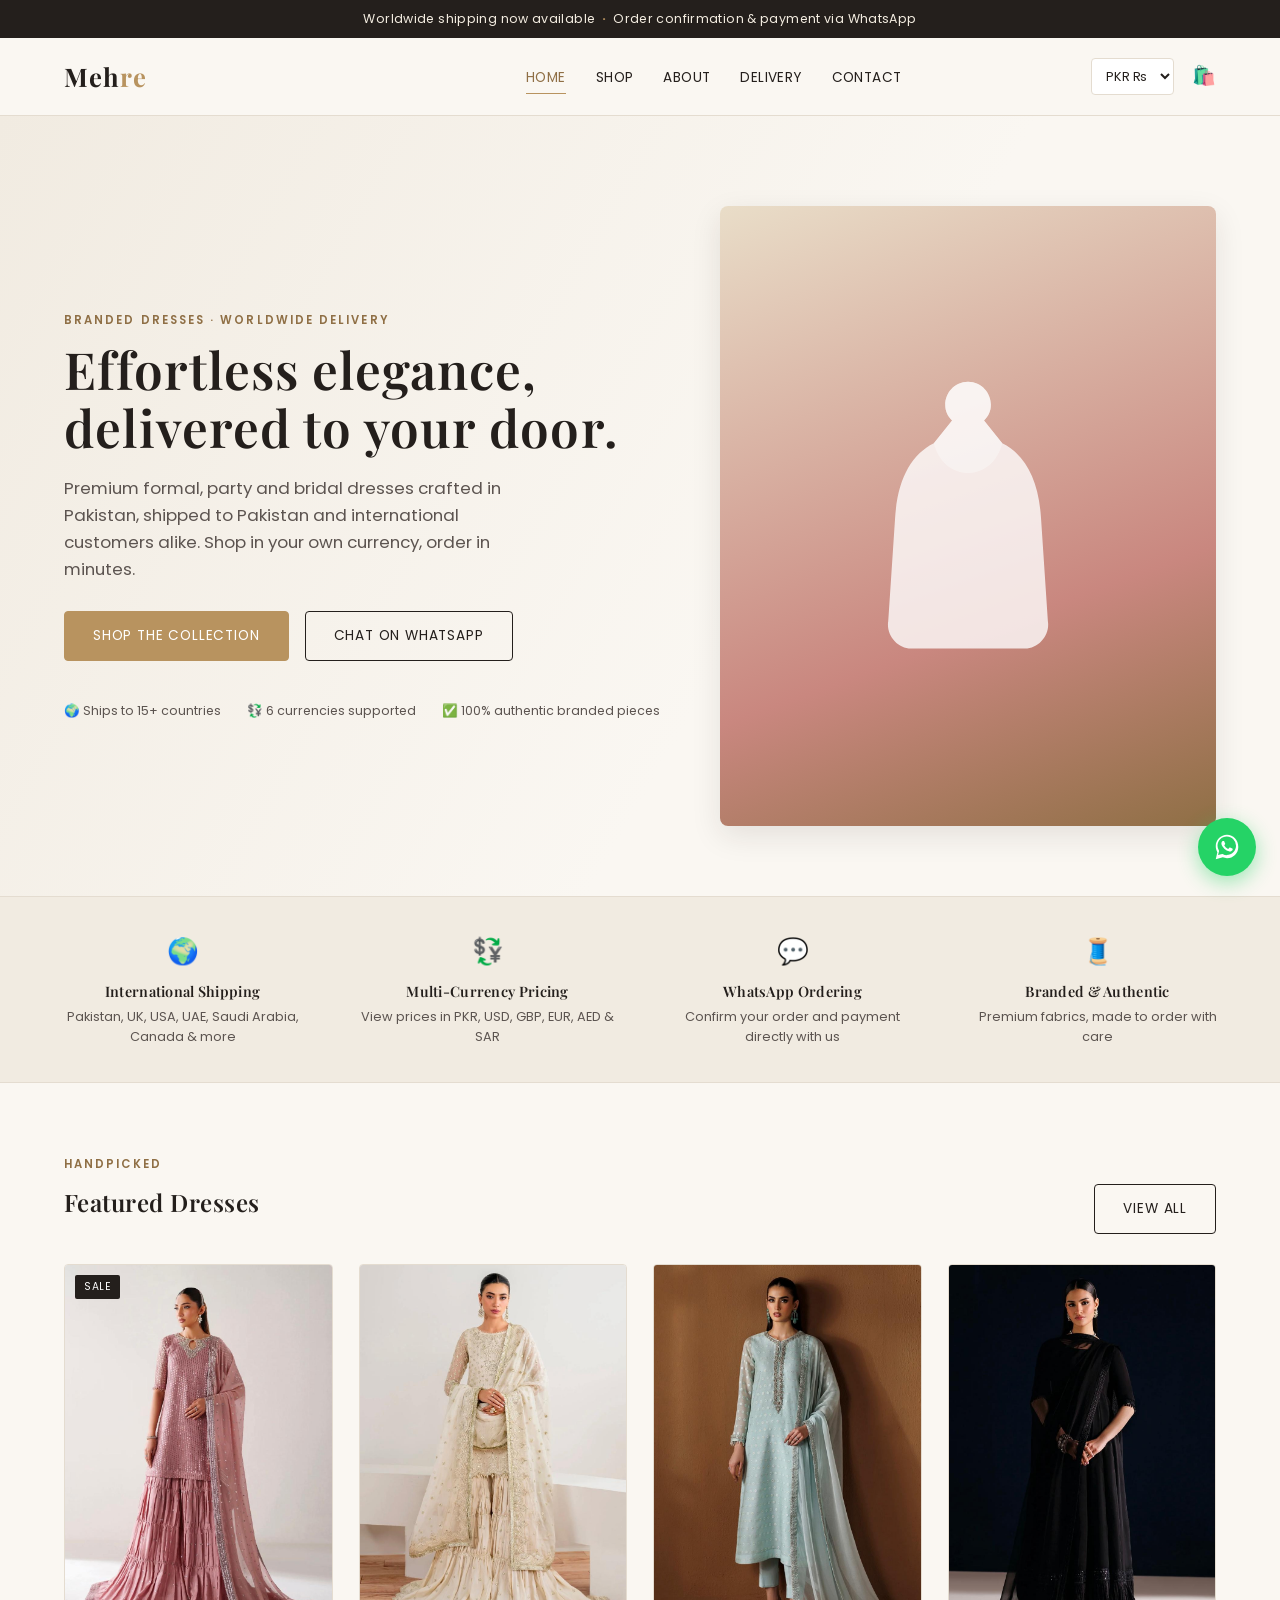
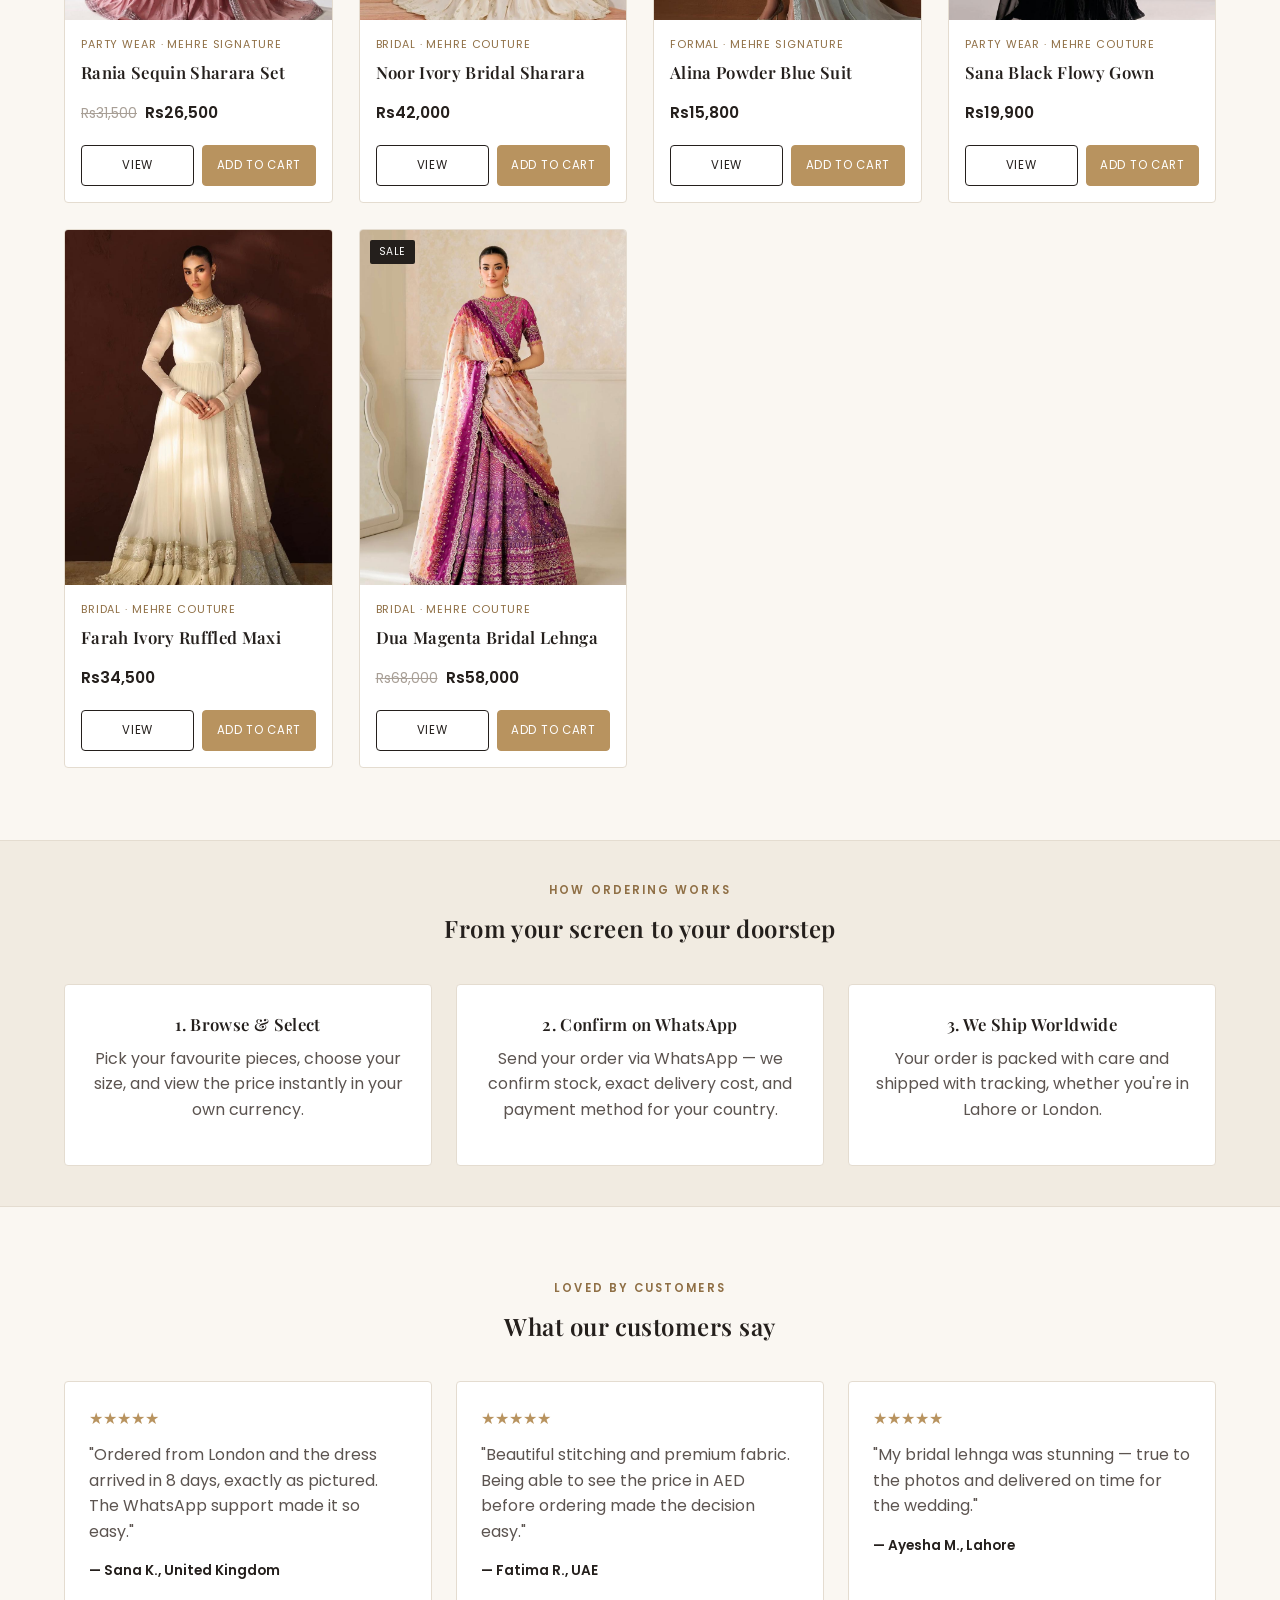
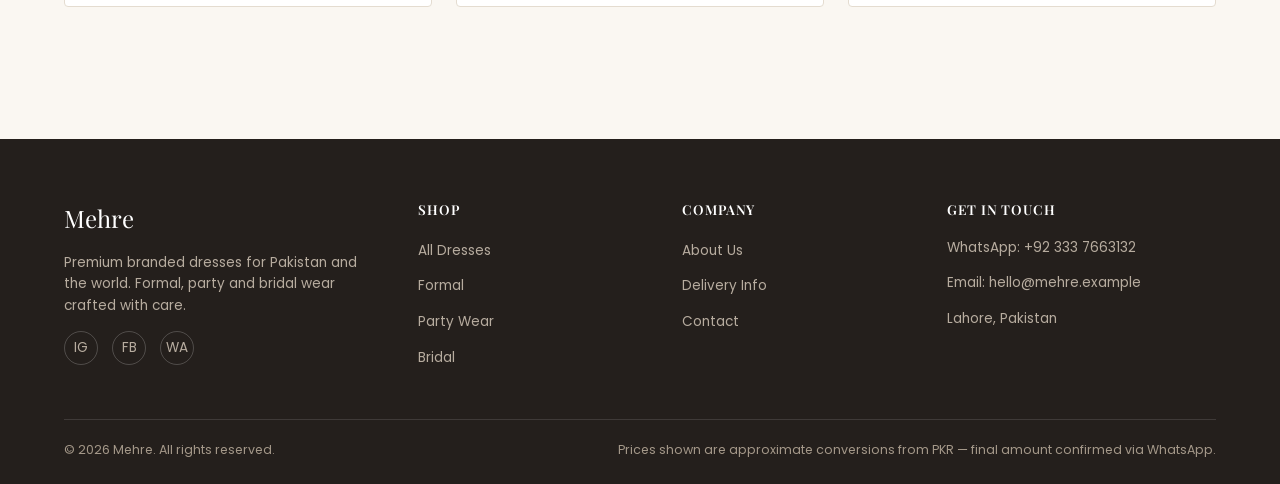
==== index.html @ a86e72a2 "Initial commit: Mehre branded dresses storefront" ====
<!DOCTYPE html>
<html lang="en">
<head>
<meta charset="UTF-8">
<meta name="viewport" content="width=device-width, initial-scale=1.0">
<title>Mehre — Branded Dresses, Shipped Worldwide</title>
<meta name="description" content="Mehre offers premium branded dresses for Pakistan and international customers, with multi-currency pricing and worldwide delivery.">
<link rel="preconnect" href="https://fonts.googleapis.com">
<link href="https://fonts.googleapis.com/css2?family=Playfair+Display:wght@600;700&family=Poppins:wght@300;400;500;600&display=swap" rel="stylesheet">
<link rel="stylesheet" href="css/style.css">
</head>
<body>

<div class="announce-bar">Worldwide shipping now available &nbsp;<strong>·</strong>&nbsp; Order confirmation &amp; payment via WhatsApp</div>

<header class="site-header">
  <div class="header-inner">
    <a href="index.html" class="logo">Meh<span>re</span></a>
    <div class="nav-overlay"></div>
    <nav class="main-nav">
      <ul>
        <li><a href="index.html" class="active">Home</a></li>
        <li><a href="shop.html">Shop</a></li>
        <li><a href="about.html">About</a></li>
        <li><a href="delivery.html">Delivery</a></li>
        <li><a href="contact.html">Contact</a></li>
      </ul>
    </nav>
    <div class="header-actions">
      <select class="currency-select" aria-label="Select currency">
        <option value="PKR">PKR ₨</option>
        <option value="USD">USD $</option>
        <option value="GBP">GBP £</option>
        <option value="EUR">EUR €</option>
        <option value="AED">AED</option>
        <option value="SAR">SAR</option>
      </select>
      <a href="cart.html" class="cart-link" aria-label="Cart">
        🛍️<span class="cart-count">0</span>
      </a>
      <button class="nav-toggle" aria-label="Menu">☰</button>
    </div>
  </div>
</header>

<section class="hero">
  <div class="container hero-inner">
    <div>
      <span class="eyebrow">Branded Dresses · Worldwide Delivery</span>
      <h1>Effortless elegance,<br>delivered to your door.</h1>
      <p class="lead">Premium formal, party and bridal dresses crafted in Pakistan, shipped to Pakistan and international customers alike. Shop in your own currency, order in minutes.</p>
      <div class="hero-cta">
        <a href="shop.html" class="btn btn-gold">Shop the Collection</a>
        <a href="#" class="btn btn-outline" data-wa-link target="_blank" rel="noopener">Chat on WhatsApp</a>
      </div>
      <div class="hero-badges">
        <span class="hero-badge">🌍 Ships to 15+ countries</span>
        <span class="hero-badge">💱 6 currencies supported</span>
        <span class="hero-badge">✅ 100% authentic branded pieces</span>
      </div>
    </div>
    <div class="hero-visual">
      <svg viewBox="0 0 100 130" fill="none" xmlns="http://www.w3.org/2000/svg">
        <path d="M50 6c-6 0-10 5-10 10 0 3 1 5 3 7l-8 10c-10 5-16 16-17 33l-3 45c-1 6 4 12 10 12h50c6 0 11-6 10-12l-3-45c-1-17-7-28-17-33l-8-10c2-2 3-4 3-7 0-5-4-10-10-10z" fill="rgba(255,255,255,0.85)"/>
        <path d="M50 6c-6 0-10 5-10 10 0 3 1 5 3 7l-8 10c2 8 8 13 15 13s13-5 15-13l-8-10c2-2 3-4 3-7 0-5-4-10-10-10z" fill="rgba(255,255,255,0.55)"/>
      </svg>
    </div>
  </div>
</section>

<div class="usp-strip">
  <div class="container usp-grid">
    <div class="usp-item"><div class="icon">🌍</div><h4>International Shipping</h4><p>Pakistan, UK, USA, UAE, Saudi Arabia, Canada &amp; more</p></div>
    <div class="usp-item"><div class="icon">💱</div><h4>Multi-Currency Pricing</h4><p>View prices in PKR, USD, GBP, EUR, AED &amp; SAR</p></div>
    <div class="usp-item"><div class="icon">💬</div><h4>WhatsApp Ordering</h4><p>Confirm your order and payment directly with us</p></div>
    <div class="usp-item"><div class="icon">🧵</div><h4>Branded &amp; Authentic</h4><p>Premium fabrics, made to order with care</p></div>
  </div>
</div>

<section class="section">
  <div class="container">
    <div class="grid-header">
      <div>
        <span class="eyebrow">Handpicked</span>
        <h2>Featured Dresses</h2>
      </div>
      <a href="shop.html" class="btn btn-outline">View All</a>
    </div>
    <div class="product-grid" id="featured-grid"></div>
  </div>
</section>

<section class="section section-tight" style="background:var(--color-bg-alt); border-top:1px solid var(--color-line); border-bottom:1px solid var(--color-line);">
  <div class="container center">
    <span class="eyebrow">How Ordering Works</span>
    <h2>From your screen to your doorstep</h2>
    <div class="info-grid" style="margin-top:36px;">
      <div class="info-card">
        <h3>1. Browse &amp; Select</h3>
        <p>Pick your favourite pieces, choose your size, and view the price instantly in your own currency.</p>
      </div>
      <div class="info-card">
        <h3>2. Confirm on WhatsApp</h3>
        <p>Send your order via WhatsApp — we confirm stock, exact delivery cost, and payment method for your country.</p>
      </div>
      <div class="info-card">
        <h3>3. We Ship Worldwide</h3>
        <p>Your order is packed with care and shipped with tracking, whether you're in Lahore or London.</p>
      </div>
    </div>
  </div>
</section>

<section class="section">
  <div class="container">
    <div class="center" style="margin-bottom:36px;">
      <span class="eyebrow">Loved By Customers</span>
      <h2>What our customers say</h2>
    </div>
    <div class="testimonial-grid">
      <div class="testimonial">
        <div class="stars">★★★★★</div>
        <p>"Ordered from London and the dress arrived in 8 days, exactly as pictured. The WhatsApp support made it so easy."</p>
        <div class="name">— Sana K., United Kingdom</div>
      </div>
      <div class="testimonial">
        <div class="stars">★★★★★</div>
        <p>"Beautiful stitching and premium fabric. Being able to see the price in AED before ordering made the decision easy."</p>
        <div class="name">— Fatima R., UAE</div>
      </div>
      <div class="testimonial">
        <div class="stars">★★★★★</div>
        <p>"My bridal lehnga was stunning — true to the photos and delivered on time for the wedding."</p>
        <div class="name">— Ayesha M., Lahore</div>
      </div>
    </div>
  </div>
</section>

<footer class="site-footer">
  <div class="container">
    <div class="footer-grid">
      <div>
        <div class="footer-logo">Mehre</div>
        <p>Premium branded dresses for Pakistan and the world. Formal, party and bridal wear crafted with care.</p>
        <div class="social-row">
          <a href="#" aria-label="Instagram">IG</a>
          <a href="#" aria-label="Facebook">FB</a>
          <a href="#" data-wa-link target="_blank" rel="noopener" aria-label="WhatsApp">WA</a>
        </div>
      </div>
      <div>
        <h4>Shop</h4>
        <ul>
          <li><a href="shop.html">All Dresses</a></li>
          <li><a href="shop.html">Formal</a></li>
          <li><a href="shop.html">Party Wear</a></li>
          <li><a href="shop.html">Bridal</a></li>
        </ul>
      </div>
      <div>
        <h4>Company</h4>
        <ul>
          <li><a href="about.html">About Us</a></li>
          <li><a href="delivery.html">Delivery Info</a></li>
          <li><a href="contact.html">Contact</a></li>
        </ul>
      </div>
      <div>
        <h4>Get In Touch</h4>
        <p>WhatsApp: +92 333 7663132</p>
        <p>Email: hello@mehre.example</p>
        <p>Lahore, Pakistan</p>
      </div>
    </div>
    <div class="footer-bottom">
      <span>© <span class="footer-year"></span> Mehre. All rights reserved.</span>
      <span>Prices shown are approximate conversions from PKR — final amount confirmed via WhatsApp.</span>
    </div>
  </div>
</footer>

<div class="whatsapp-float">
  <span class="wa-tooltip">Chat with us</span>
  <a href="#" class="wa-btn" data-wa-link target="_blank" rel="noopener" aria-label="Chat on WhatsApp">
    <svg viewBox="0 0 32 32" fill="white" xmlns="http://www.w3.org/2000/svg"><path d="M16.02 3C9.4 3 4 8.4 4 15.02c0 2.4.63 4.65 1.72 6.6L4 29l7.55-1.98a11.9 11.9 0 0 0 4.47.87h.01c6.62 0 12.02-5.4 12.02-12.02C28.05 8.4 22.65 3 16.02 3zm0 21.86c-1.7 0-3.36-.46-4.8-1.32l-.34-.2-4.48 1.17 1.2-4.37-.22-.36a9.83 9.83 0 0 1-1.5-5.16c0-5.44 4.43-9.87 9.87-9.87 2.64 0 5.12 1.03 6.98 2.9a9.8 9.8 0 0 1 2.9 6.97c0 5.44-4.43 9.87-9.87 9.87zm5.4-7.4c-.3-.15-1.75-.86-2.02-.96-.27-.1-.47-.15-.67.15-.2.3-.77.96-.94 1.15-.17.2-.35.22-.65.07-.3-.15-1.24-.46-2.36-1.46-.87-.78-1.46-1.74-1.63-2.04-.17-.3-.02-.46.13-.6.13-.13.3-.35.45-.52.15-.17.2-.3.3-.5.1-.2.05-.37-.02-.52-.07-.15-.67-1.6-.92-2.2-.24-.58-.49-.5-.67-.5h-.57c-.2 0-.52.07-.79.37-.27.3-1.04 1.02-1.04 2.48s1.07 2.87 1.22 3.07c.15.2 2.1 3.2 5.08 4.49.71.31 1.26.49 1.7.63.71.22 1.36.19 1.87.12.57-.09 1.75-.72 2-1.41.25-.7.25-1.3.17-1.42-.07-.13-.27-.2-.57-.35z"/></svg>
  </a>
</div>

<script src="js/products.js"></script>
<script src="js/main.js"></script>
</body>
</html>
---- css/style.css ----
/* ===================== Mehre — Global Styles ===================== */
:root{
  --color-bg: #faf7f2;
  --color-bg-alt: #f1ebe1;
  --color-ink: #241f1c;
  --color-ink-soft: #5c5450;
  --color-line: #e4dcd0;
  --color-gold: #b8935f;
  --color-gold-dark: #8f6f45;
  --color-rose: #c9877f;
  --color-white: #ffffff;
  --color-whatsapp: #25d366;
  --radius: 4px;
  --shadow-sm: 0 2px 10px rgba(36,31,28,0.06);
  --shadow-md: 0 10px 30px rgba(36,31,28,0.10);
  --font-heading: 'Playfair Display', 'Georgia', serif;
  --font-body: 'Poppins', 'Segoe UI', sans-serif;
  --container: 1200px;
}

*{ box-sizing: border-box; }
html{ scroll-behavior: smooth; overflow-x: hidden; }
body{
  margin:0;
  font-family: var(--font-body);
  color: var(--color-ink);
  background: var(--color-bg);
  line-height: 1.6;
  -webkit-font-smoothing: antialiased;
  overflow-x: hidden;
}
img{ max-width:100%; display:block; }
a{ color:inherit; text-decoration:none; }
ul{ list-style:none; margin:0; padding:0; }
h1,h2,h3,h4{ font-family: var(--font-heading); font-weight:600; margin:0 0 .5em; letter-spacing:.02em; }
p{ margin:0 0 1em; color: var(--color-ink-soft); }
.container{ max-width: var(--container); margin:0 auto; padding:0 24px; }
.btn{
  display:inline-flex; align-items:center; justify-content:center; gap:8px;
  padding:13px 28px; border-radius: var(--radius); border:1px solid var(--color-ink);
  background: var(--color-ink); color:#fff; font-size:.85rem; letter-spacing:.06em;
  text-transform:uppercase; cursor:pointer; transition: all .25s ease; font-family: var(--font-body);
}
.btn:hover{ background:#000; border-color:#000; }
.btn.btn-outline{ background:transparent; color:var(--color-ink); }
.btn.btn-outline:hover{ background: var(--color-ink); color:#fff; }
.btn.btn-gold{ background: var(--color-gold); border-color: var(--color-gold); }
.btn.btn-gold:hover{ background: var(--color-gold-dark); border-color: var(--color-gold-dark); }
.btn.btn-whatsapp{ background: var(--color-whatsapp); border-color: var(--color-whatsapp); }
.btn.btn-whatsapp:hover{ background:#1ebc59; border-color:#1ebc59; }
.btn.btn-block{ width:100%; }
.btn:disabled{ opacity:.5; cursor:not-allowed; }
.section{ padding: 72px 0; }
.section-tight{ padding: 40px 0; }
.eyebrow{ text-transform:uppercase; letter-spacing:.18em; font-size:.72rem; color:var(--color-gold-dark); font-weight:600; margin-bottom:10px; display:block; }
.center{ text-align:center; }
.muted{ color: var(--color-ink-soft); }

/* ---------- Top announcement bar ---------- */
.announce-bar{
  background: var(--color-ink); color:#f4ede1; font-size:.78rem; letter-spacing:.03em;
  text-align:center; padding:9px 16px;
}
.announce-bar strong{ color: var(--color-gold); }

/* ---------- Header ---------- */
header.site-header{
  position: sticky; top:0; z-index: 200; background: var(--color-bg);
  border-bottom:1px solid var(--color-line);
}
.header-inner{ display:flex; align-items:center; justify-content:space-between; padding:18px 24px; max-width: var(--container); margin:0 auto; gap: 20px; }
.logo{ font-family: var(--font-heading); font-size:1.6rem; font-weight:700; letter-spacing:.04em; }
.logo span{ color: var(--color-gold); }
nav.main-nav ul{ display:flex; gap: 30px; }
nav.main-nav a{ font-size:.85rem; letter-spacing:.03em; text-transform:uppercase; padding:6px 0; border-bottom:1px solid transparent; transition:.2s; }
nav.main-nav a:hover, nav.main-nav a.active{ border-color: var(--color-gold); color: var(--color-gold-dark); }
.header-actions{ display:flex; align-items:center; gap:18px; }
.currency-select{
  border:1px solid var(--color-line); background:#fff; padding:8px 10px; border-radius: var(--radius);
  font-family: var(--font-body); font-size:.8rem; cursor:pointer; color: var(--color-ink);
}
.cart-link{ position:relative; font-size:1.2rem; }
.cart-count{
  position:absolute; top:-8px; right:-10px; background: var(--color-gold); color:#fff;
  font-size:.65rem; min-width:17px; height:17px; border-radius:50%; display:flex; align-items:center; justify-content:center; padding:0 3px;
}
.nav-toggle{ display:none; background:none; border:none; font-size:1.4rem; cursor:pointer; }

@media (max-width: 860px){
  nav.main-nav{ position:fixed; top:0; right:-340px; width:78%; max-width:320px; background: var(--color-bg); height:100vh;
    transition: right .3s ease; box-shadow: var(--shadow-md); padding: 90px 30px; z-index: 250; }
  nav.main-nav.open{ right:0; }
  nav.main-nav ul{ flex-direction:column; gap: 22px; }
  .nav-toggle{ display:block; }
  .nav-overlay{ display:none; position:fixed; inset:0; background:rgba(0,0,0,.4); z-index:220; }
  .nav-overlay.open{ display:block; }
}

/* ---------- Hero ---------- */
.hero{
  position:relative; overflow:hidden;
  background: linear-gradient(120deg, var(--color-bg-alt), var(--color-bg) 60%);
  padding: 90px 0 70px;
}
.hero-inner{ display:grid; grid-template-columns: 1.1fr .9fr; gap: 50px; align-items:center; }
.hero h1{ font-size: clamp(2.2rem, 4vw, 3.4rem); line-height:1.15; margin-bottom:.35em; }
.hero p.lead{ font-size:1.05rem; max-width: 480px; }
.hero-cta{ display:flex; gap:16px; margin-top: 28px; flex-wrap:wrap; }
.hero-badges{ display:flex; gap:26px; margin-top:40px; flex-wrap:wrap; }
.hero-badge{ font-size:.78rem; color: var(--color-ink-soft); display:flex; align-items:center; gap:8px; }
.hero-visual{
  aspect-ratio: 4/5; border-radius: 8px; background: linear-gradient(160deg,#e9ddc8,#c9877f 65%,#8f6f45);
  display:flex; align-items:center; justify-content:center; box-shadow: var(--shadow-md); position:relative; overflow:hidden;
}
.hero-visual svg{ width:46%; opacity:.92; }
@media (max-width: 860px){ .hero-inner{ grid-template-columns:1fr; } .hero{ padding: 50px 0; } }

/* ---------- Product grid / cards ---------- */
.grid-header{ display:flex; align-items:flex-end; justify-content:space-between; margin-bottom: 30px; flex-wrap:wrap; gap:16px; }
.product-grid{ display:grid; grid-template-columns: repeat(4, 1fr); gap: 26px; }
@media (max-width: 1000px){ .product-grid{ grid-template-columns: repeat(2, 1fr); } }
@media (max-width: 520px){ .product-grid{ grid-template-columns: 1fr 1fr; gap:14px; } }

.product-card{ background:#fff; border:1px solid var(--color-line); border-radius: var(--radius); overflow:hidden; transition: transform .25s, box-shadow .25s; display:flex; flex-direction:column; }
.product-card:hover{ transform: translateY(-4px); box-shadow: var(--shadow-md); }
.product-thumb{ position:relative; aspect-ratio: 3/4; display:flex; align-items:center; justify-content:center; overflow:hidden; background: var(--color-bg-alt); }
.product-thumb img{ width:100%; height:100%; object-fit:cover; object-position: top center; transition: transform .4s ease; }
.product-card:hover .product-thumb img{ transform: scale(1.04); }
.product-tag{ position:absolute; top:10px; left:10px; background: var(--color-ink); color:#fff; font-size:.65rem; text-transform:uppercase; letter-spacing:.05em; padding:4px 9px; border-radius:2px; }
.product-body{ padding: 16px 16px 20px; display:flex; flex-direction:column; gap:6px; flex:1; }
.product-cat{ font-size:.68rem; text-transform:uppercase; letter-spacing:.08em; color: var(--color-gold-dark); }
.product-name{ font-family: var(--font-heading); font-size:1.05rem; margin:0; }
.product-price{ font-weight:600; margin-top:auto; padding-top:8px; font-size:.98rem; }
.product-price .old{ text-decoration: line-through; color:#a89f96; font-weight:400; margin-right:8px; font-size:.85rem; }
.product-actions{ display:flex; gap:8px; padding: 0 16px 16px; }
.product-actions .btn{ flex:1; padding:10px 8px; font-size:.72rem; }

/* ---------- Filters ---------- */
.filter-bar{ display:flex; gap:10px; flex-wrap:wrap; margin-bottom: 30px; }
.filter-chip{ padding:8px 16px; border:1px solid var(--color-line); border-radius:30px; font-size:.78rem; cursor:pointer; background:#fff; transition:.2s; }
.filter-chip.active, .filter-chip:hover{ background: var(--color-ink); color:#fff; border-color: var(--color-ink); }

/* ---------- USP strip ---------- */
.usp-strip{ background: var(--color-bg-alt); border-top:1px solid var(--color-line); border-bottom:1px solid var(--color-line); }
.usp-grid{ display:grid; grid-template-columns: repeat(4,1fr); gap: 20px; padding: 34px 0; }
.usp-item{ text-align:center; padding: 0 10px; }
.usp-item .icon{ font-size:1.6rem; margin-bottom:8px; }
.usp-item h4{ font-size:.9rem; margin-bottom:4px; }
.usp-item p{ font-size:.8rem; margin:0; }
@media (max-width:760px){ .usp-grid{ grid-template-columns: repeat(2,1fr);} }

/* ---------- Product detail page ---------- */
.pdp{ display:grid; grid-template-columns: 1fr 1fr; gap: 60px; align-items:flex-start; }
.pdp-gallery{ aspect-ratio: 4/5; border-radius: 8px; overflow:hidden; display:flex; align-items:center; justify-content:center; box-shadow: var(--shadow-sm); background: var(--color-bg-alt); }
.pdp-gallery img{ width:100%; height:100%; object-fit:cover; object-position: top center; }
.pdp-thumbs{ display:flex; gap:10px; margin-top:12px; }
.pdp-thumb{ width:64px; height:80px; border-radius:4px; overflow:hidden; border:2px solid transparent; padding:0; cursor:pointer; background:none; }
.pdp-thumb img{ width:100%; height:100%; object-fit:cover; object-position: top center; display:block; }
.pdp-thumb.active{ border-color: var(--color-gold); }
.pdp-info .product-cat{ margin-bottom:6px; }
.pdp-info h1{ font-size:2rem; margin-bottom:.2em; }
.pdp-price{ font-size:1.4rem; font-weight:600; margin: 10px 0 20px; }
.pdp-price .old{ text-decoration:line-through; color:#a89f96; font-weight:400; font-size:1rem; margin-right:10px; }
.option-group{ margin-bottom: 22px; }
.option-label{ font-size:.78rem; text-transform:uppercase; letter-spacing:.06em; font-weight:600; margin-bottom:10px; display:block; }
.size-options{ display:flex; gap:10px; flex-wrap:wrap; }
.size-btn{ width:44px; height:44px; border:1px solid var(--color-line); background:#fff; border-radius:50%; cursor:pointer; font-size:.82rem; transition:.2s; }
.size-btn.active, .size-btn:hover{ border-color: var(--color-ink); background: var(--color-ink); color:#fff; }
.qty-stepper{ display:inline-flex; align-items:center; border:1px solid var(--color-line); border-radius: var(--radius); overflow:hidden; }
.qty-stepper button{ width:38px; height:40px; border:none; background:#fff; cursor:pointer; font-size:1rem; }
.qty-stepper button:hover{ background: var(--color-bg-alt); }
.qty-stepper input{ width:44px; text-align:center; border:none; border-left:1px solid var(--color-line); border-right:1px solid var(--color-line); height:40px; font-family: var(--font-body); }
.pdp-actions{ display:flex; gap:12px; margin: 26px 0; flex-wrap:wrap; }
.pdp-actions .btn{ flex:1; min-width:180px; }
.pdp-meta{ border-top:1px solid var(--color-line); padding-top:18px; font-size:.85rem; }
.pdp-meta div{ margin-bottom:8px; }
.pdp-desc{ margin-top: 20px; }
@media (max-width:860px){ .pdp{ grid-template-columns:1fr; gap:30px; } }

/* ---------- Cart page ---------- */
.cart-table{ width:100%; border-collapse:collapse; }
.cart-table th{ text-align:left; font-size:.72rem; text-transform:uppercase; letter-spacing:.06em; color: var(--color-ink-soft); border-bottom:1px solid var(--color-line); padding: 12px 10px; }
.cart-table td{ padding: 16px 10px; border-bottom:1px solid var(--color-line); vertical-align:middle; }
.cart-item-info{ display:flex; align-items:center; gap:14px; }
.cart-thumb{ width:64px; height:80px; border-radius:4px; flex-shrink:0; overflow:hidden; background: var(--color-bg-alt); }
.cart-thumb img{ width:100%; height:100%; object-fit:cover; object-position: top center; }
.cart-remove{ color:#a5463d; font-size:.78rem; cursor:pointer; background:none; border:none; padding:0; text-decoration:underline; }
.cart-qty{ width:60px; padding:7px; border:1px solid var(--color-line); border-radius: var(--radius); text-align:center; }
.cart-summary{ background:#fff; border:1px solid var(--color-line); border-radius: var(--radius); padding: 26px; position:sticky; top:100px; }
.summary-row{ display:flex; justify-content:space-between; margin-bottom:12px; font-size:.92rem; }
.summary-row.total{ font-weight:700; font-size:1.1rem; border-top:1px solid var(--color-line); padding-top:14px; margin-top:6px; }
.cart-layout{ display:grid; grid-template-columns: 2fr 1fr; gap: 40px; align-items:flex-start; }
@media (max-width:860px){ .cart-layout{ grid-template-columns:1fr; } .cart-summary{ position:static; } }
.empty-state{ text-align:center; padding: 60px 20px; }

/* ---------- Forms ---------- */
.form-grid{ display:grid; grid-template-columns:1fr 1fr; gap:18px; }
.form-grid .full{ grid-column: 1/-1; }
label{ font-size:.78rem; text-transform:uppercase; letter-spacing:.05em; font-weight:600; margin-bottom:8px; display:block; }
input[type=text], input[type=email], input[type=tel], textarea, select.form-control{
  width:100%; padding:12px 14px; border:1px solid var(--color-line); border-radius: var(--radius);
  font-family: var(--font-body); font-size:.9rem; background:#fff;
}
textarea{ resize: vertical; min-height:120px; }
.form-note{ font-size:.8rem; margin-top:14px; }
@media (max-width:700px){ .form-grid{ grid-template-columns:1fr; } }

/* ---------- Delivery / About content blocks ---------- */
.info-grid{ display:grid; grid-template-columns: repeat(3,1fr); gap: 24px; }
.info-card{ background:#fff; border:1px solid var(--color-line); border-radius: var(--radius); padding: 26px; }
.info-card h3{ font-size:1.05rem; }
@media (max-width:860px){ .info-grid{ grid-template-columns:1fr; } }

.country-list{ display:flex; flex-wrap:wrap; gap:10px; margin-top:16px; }
.country-chip{ background:#fff; border:1px solid var(--color-line); padding:8px 16px; border-radius:30px; font-size:.82rem; }

table.rate-table{ width:100%; border-collapse:collapse; margin-top:10px; }
table.rate-table th, table.rate-table td{ text-align:left; padding:10px 12px; border-bottom:1px solid var(--color-line); font-size:.88rem; }

/* ---------- Testimonials ---------- */
.testimonial-grid{ display:grid; grid-template-columns: repeat(3,1fr); gap:24px; }
.testimonial{ background:#fff; border:1px solid var(--color-line); border-radius: var(--radius); padding:24px; }
.testimonial .stars{ color: var(--color-gold); margin-bottom:10px; }
.testimonial .name{ font-weight:600; margin-top:10px; font-size:.85rem; }
@media (max-width:860px){ .testimonial-grid{ grid-template-columns:1fr; } }

/* ---------- Footer ---------- */
footer.site-footer{ background: var(--color-ink); color:#cfc7bd; padding: 60px 0 24px; margin-top: 60px; }
.footer-grid{ display:grid; grid-template-columns: 1.4fr 1fr 1fr 1.2fr; gap: 40px; margin-bottom: 40px; }
.footer-grid h4{ color:#fff; font-size:.85rem; text-transform:uppercase; letter-spacing:.06em; margin-bottom:16px; }
.footer-grid p, .footer-grid a{ font-size:.85rem; color:#b7ac9f; }
.footer-grid ul li{ margin-bottom:10px; }
.footer-grid a:hover{ color: var(--color-gold); }
.footer-logo{ font-family: var(--font-heading); font-size:1.5rem; color:#fff; margin-bottom:14px; }
.footer-bottom{ border-top:1px solid rgba(255,255,255,.12); padding-top:20px; display:flex; justify-content:space-between; flex-wrap:wrap; gap:10px; font-size:.78rem; color:#a49889; }
.social-row{ display:flex; gap:14px; margin-top:14px; }
.social-row a{ width:34px; height:34px; border:1px solid rgba(255,255,255,.2); border-radius:50%; display:flex; align-items:center; justify-content:center; }
.social-row a:hover{ background: var(--color-gold); border-color: var(--color-gold); }
@media (max-width:860px){ .footer-grid{ grid-template-columns: 1fr 1fr; } }

/* ---------- WhatsApp floating widget ---------- */
.whatsapp-float{
  position: fixed; bottom: 24px; right: 24px; z-index: 500;
  display:flex; align-items:center; gap:10px;
}
.whatsapp-float .wa-btn{
  width:58px; height:58px; border-radius:50%; background: var(--color-whatsapp); display:flex; align-items:center; justify-content:center;
  box-shadow: 0 6px 20px rgba(37,211,102,.45); animation: wa-pulse 2.4s infinite;
}
.whatsapp-float .wa-btn svg{ width:30px; height:30px; }
.whatsapp-float .wa-tooltip{
  background:#fff; padding:8px 14px; border-radius:20px; font-size:.8rem; box-shadow: var(--shadow-sm); white-space:nowrap;
  opacity:0; transform: translateX(6px); transition:.25s;
}
.whatsapp-float:hover .wa-tooltip{ opacity:1; transform:none; }
@keyframes wa-pulse{ 0%{ box-shadow:0 0 0 0 rgba(37,211,102,.5);} 70%{ box-shadow:0 0 0 14px rgba(37,211,102,0);} 100%{ box-shadow:0 0 0 0 rgba(37,211,102,0);} }

/* ---------- Toast ---------- */
.toast{
  position: fixed; top: 90px; right: 24px; background: var(--color-ink); color:#fff; padding: 14px 20px;
  border-radius: var(--radius); font-size:.85rem; box-shadow: var(--shadow-md); z-index: 600;
  transform: translateY(-12px); opacity:0; pointer-events:none; transition:.3s;
}
.toast.show{ opacity:1; transform:none; }

/* ---------- Page banner ---------- */
.page-banner{ background: var(--color-bg-alt); padding: 50px 0; border-bottom:1px solid var(--color-line); }
.breadcrumb{ font-size:.78rem; color: var(--color-ink-soft); margin-top:6px; }
.breadcrumb a:hover{ color: var(--color-gold-dark); }

/* ---------- Currency banner ---------- */
.rate-note{ font-size:.75rem; color: var(--color-ink-soft); margin-top:8px; }
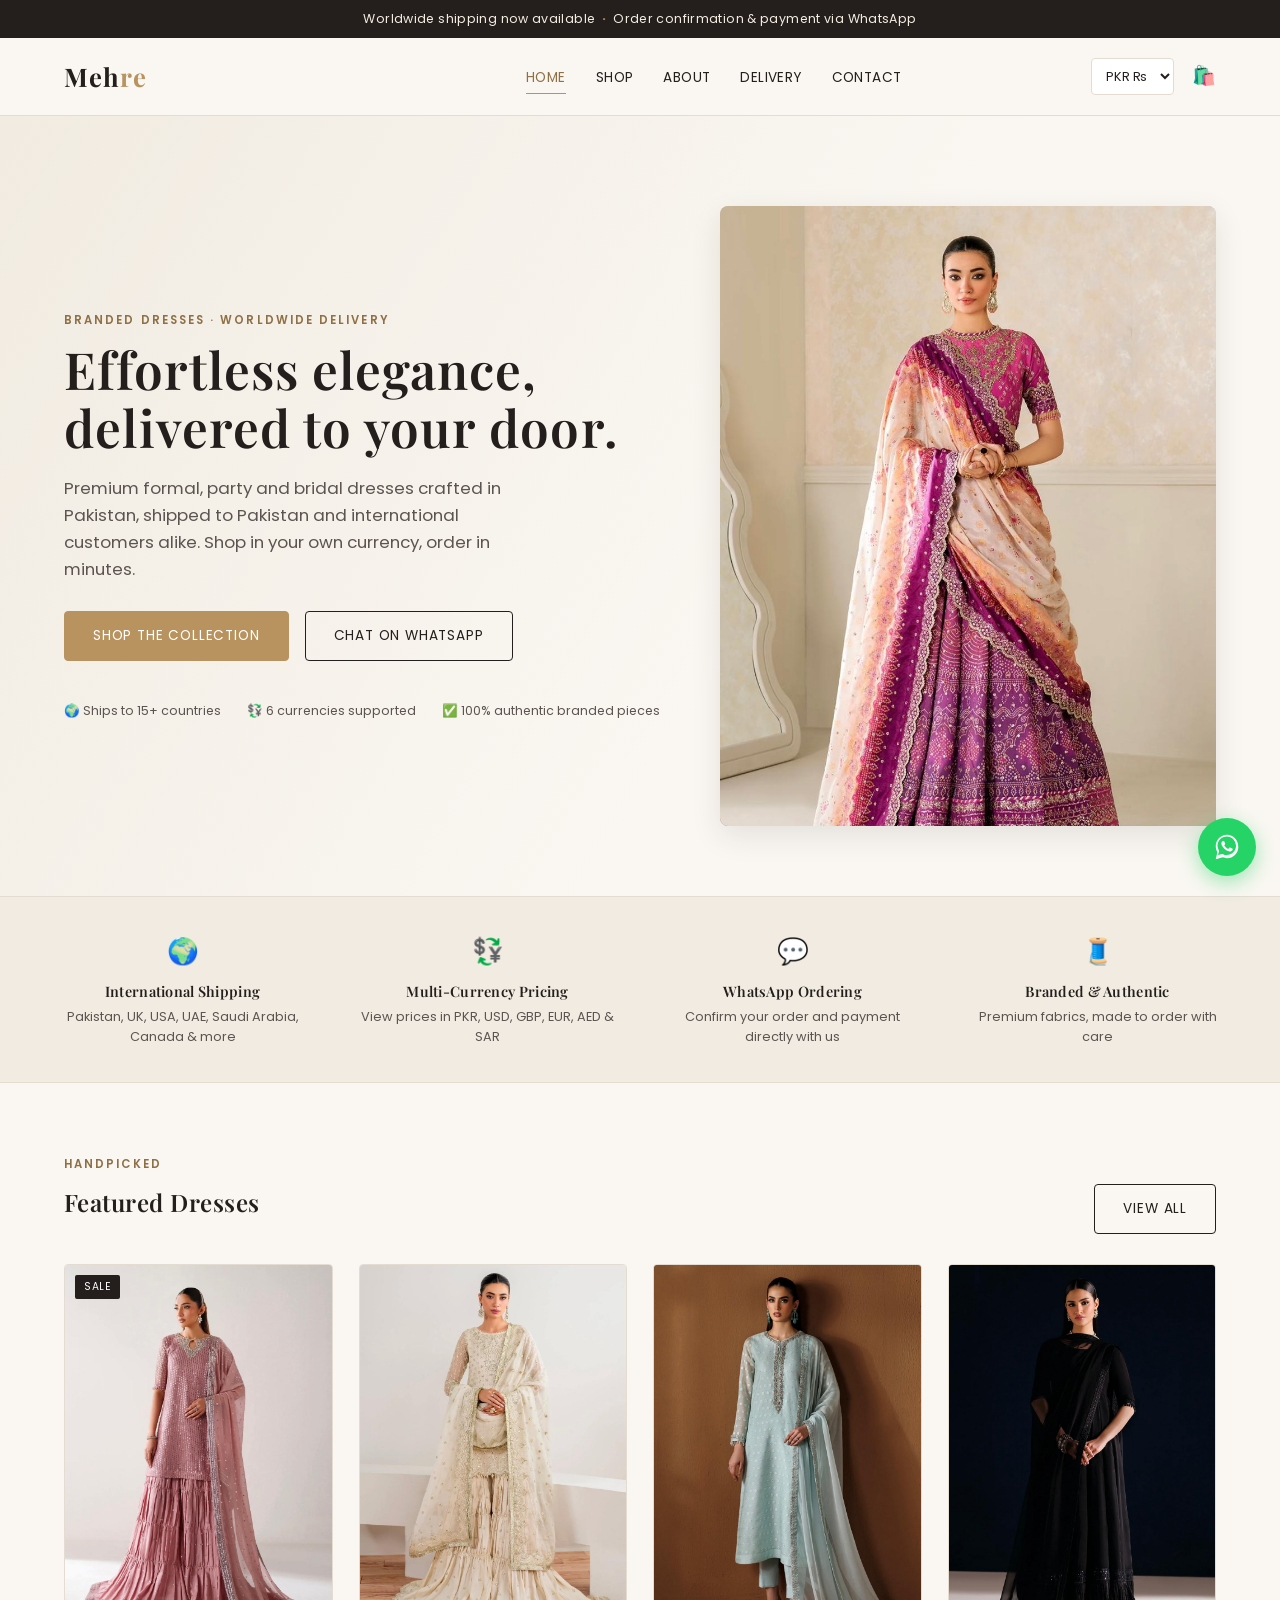
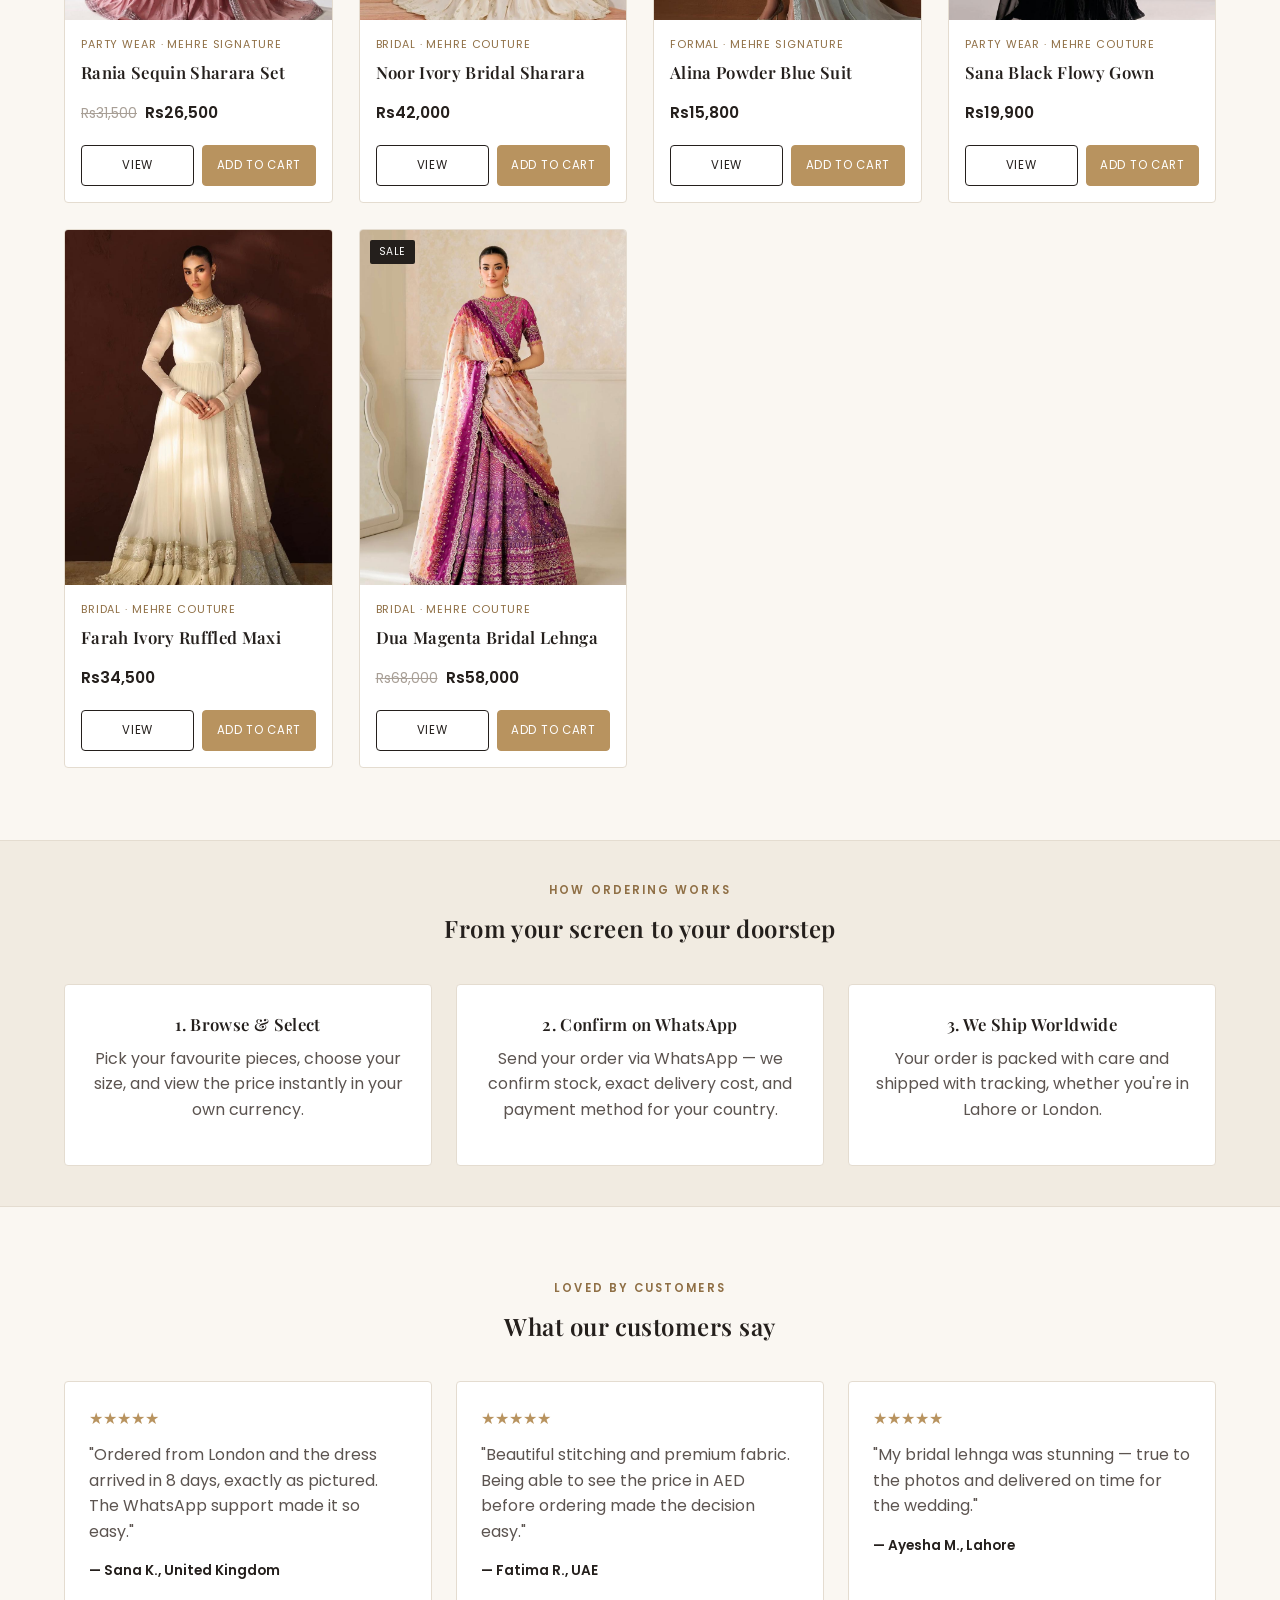
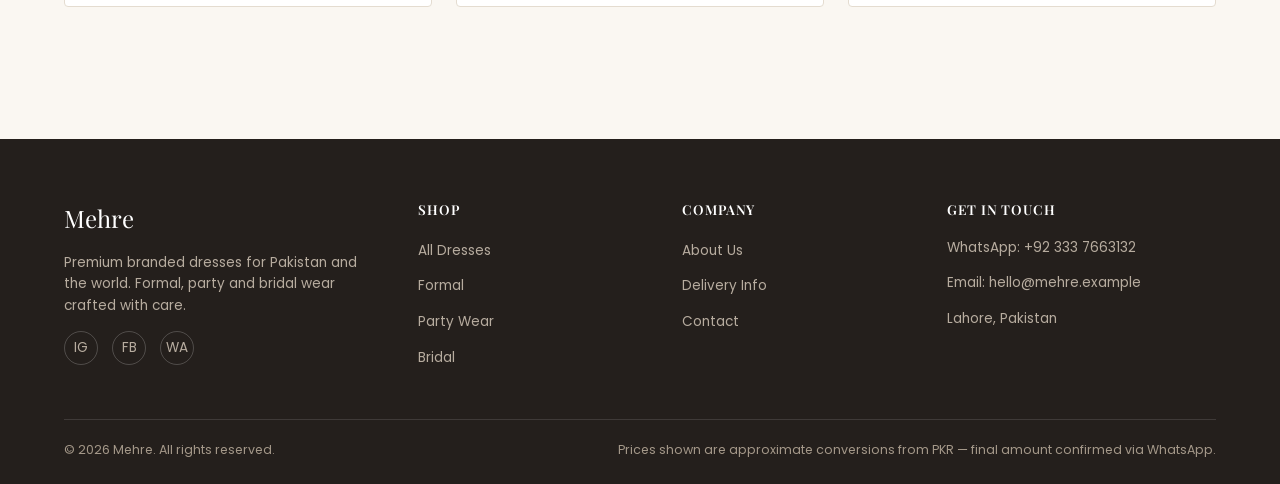
==== commit 9f9c3ec6: "Add hero product photo to homepage" ====
--- a/index.html
+++ b/index.html
@@ -60,10 +60,7 @@
       </div>
     </div>
     <div class="hero-visual">
-      <svg viewBox="0 0 100 130" fill="none" xmlns="http://www.w3.org/2000/svg">
-        <path d="M50 6c-6 0-10 5-10 10 0 3 1 5 3 7l-8 10c-10 5-16 16-17 33l-3 45c-1 6 4 12 10 12h50c6 0 11-6 10-12l-3-45c-1-17-7-28-17-33l-8-10c2-2 3-4 3-7 0-5-4-10-10-10z" fill="rgba(255,255,255,0.85)"/>
-        <path d="M50 6c-6 0-10 5-10 10 0 3 1 5 3 7l-8 10c2 8 8 13 15 13s13-5 15-13l-8-10c2-2 3-4 3-7 0-5-4-10-10-10z" fill="rgba(255,255,255,0.55)"/>
-      </svg>
+      <img src="images/p10-magenta-lehnga-1.jpg" alt="Dua Magenta Bridal Lehnga — Mehre">
     </div>
   </div>
 </section>
--- a/css/style.css
+++ b/css/style.css
@@ -112,7 +112,7 @@
   aspect-ratio: 4/5; border-radius: 8px; background: linear-gradient(160deg,#e9ddc8,#c9877f 65%,#8f6f45);
   display:flex; align-items:center; justify-content:center; box-shadow: var(--shadow-md); position:relative; overflow:hidden;
 }
-.hero-visual svg{ width:46%; opacity:.92; }
+.hero-visual img{ width:100%; height:100%; object-fit:cover; object-position: top center; }
 @media (max-width: 860px){ .hero-inner{ grid-template-columns:1fr; } .hero{ padding: 50px 0; } }
 
 /* ---------- Product grid / cards ---------- */
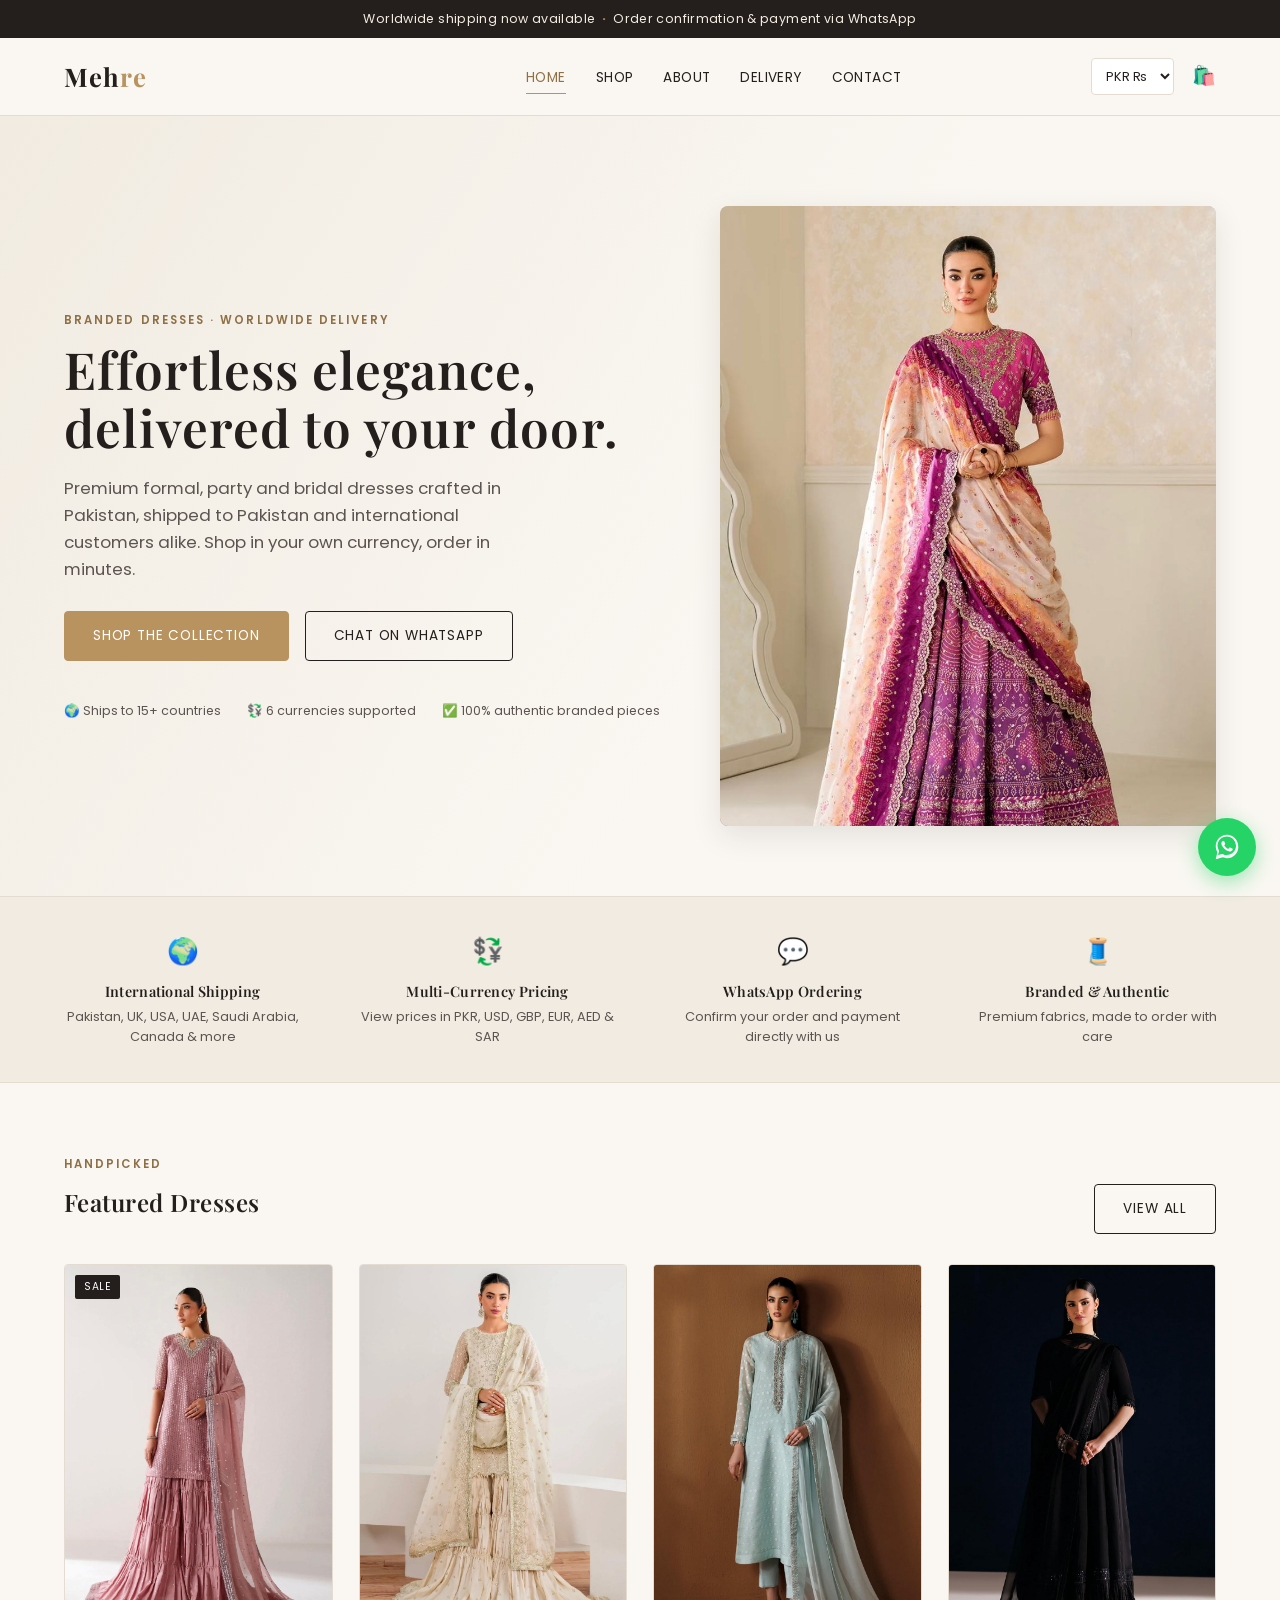
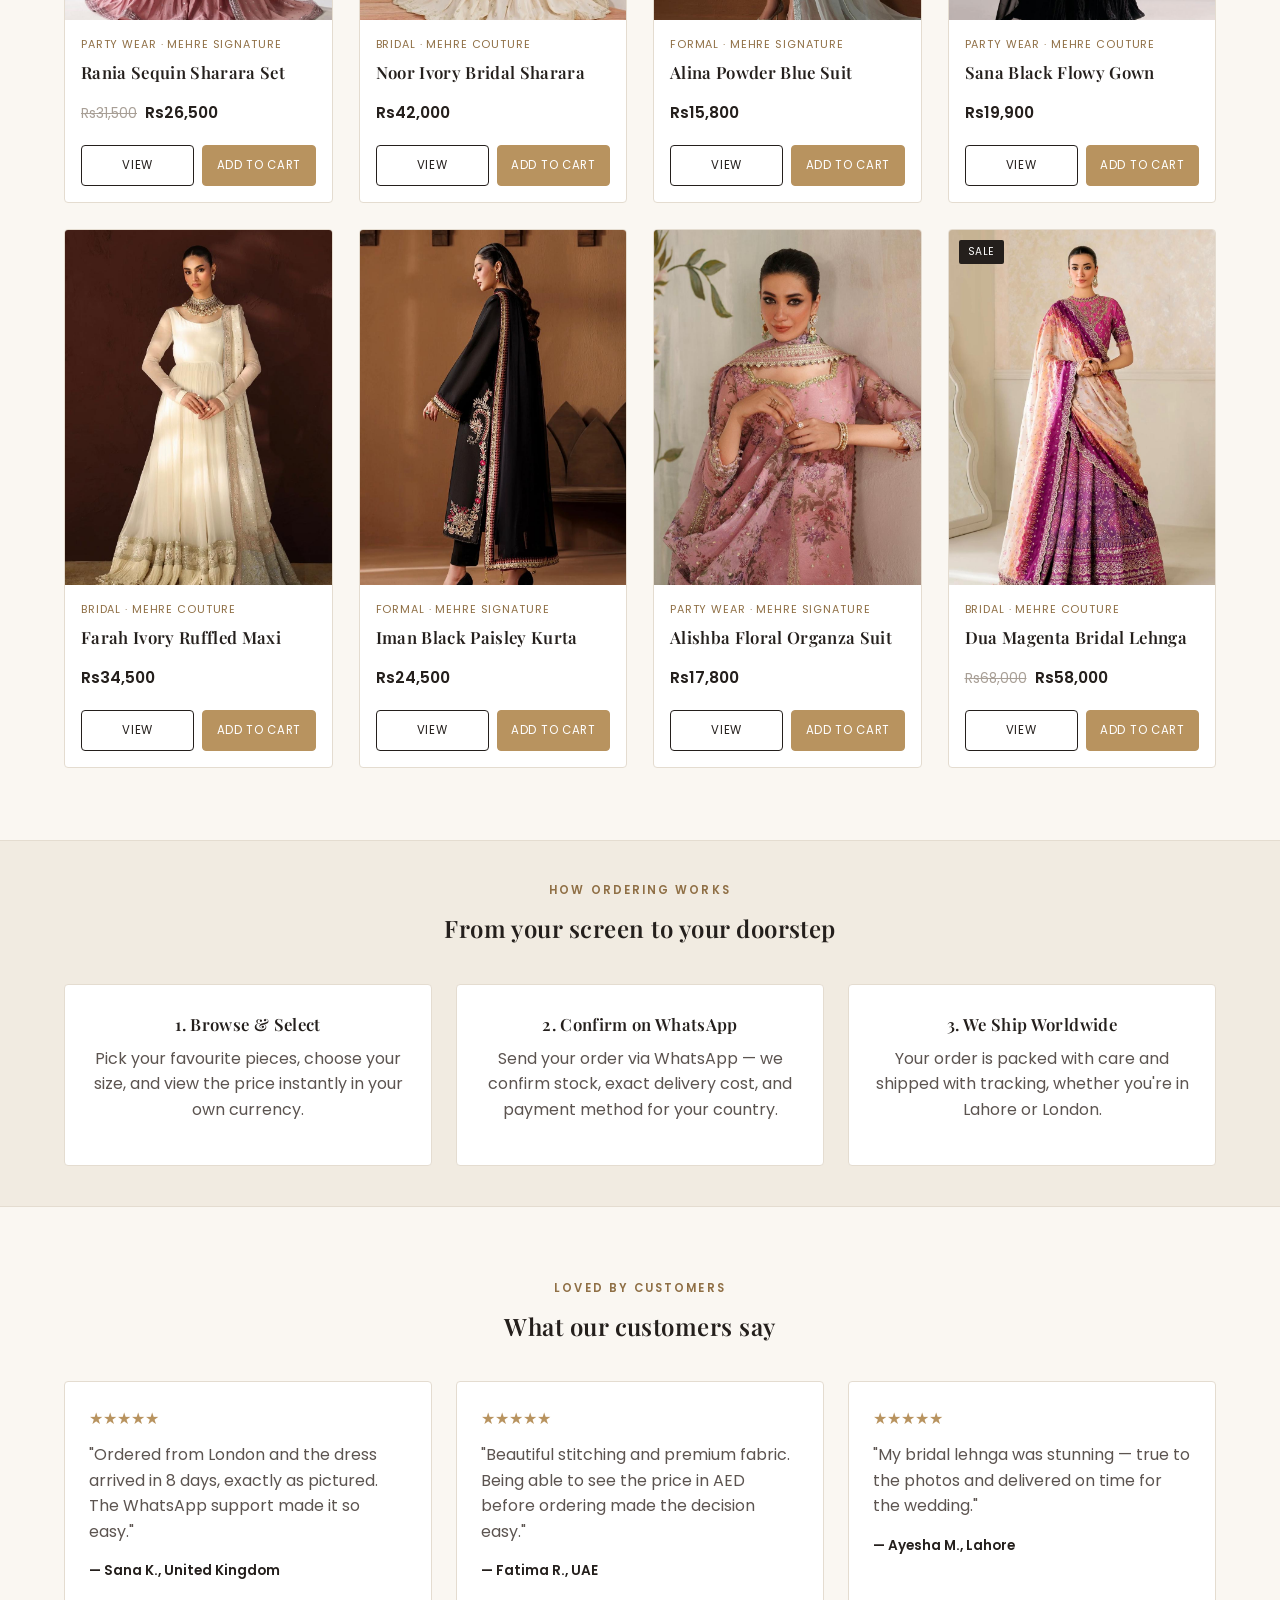
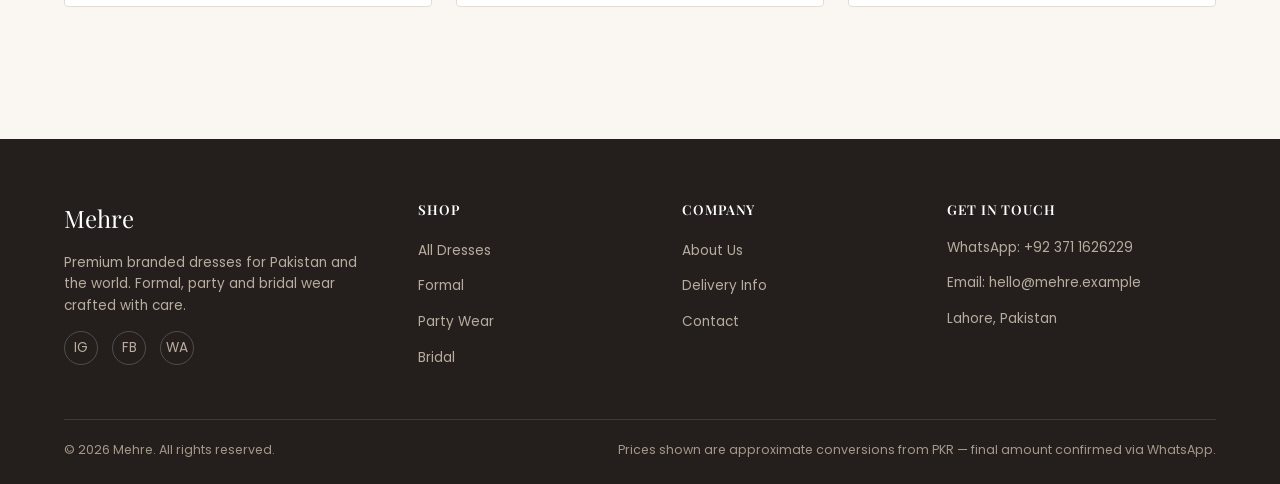
==== commit 7c07694e: "Update WhatsApp business number to 0371-1626229" ====
--- a/index.html
+++ b/index.html
@@ -165,7 +165,7 @@
       </div>
       <div>
         <h4>Get In Touch</h4>
-        <p>WhatsApp: +92 333 7663132</p>
+        <p>WhatsApp: +92 371 1626229</p>
         <p>Email: hello@mehre.example</p>
         <p>Lahore, Pakistan</p>
       </div>
--- a/css/style.css
+++ b/css/style.css
@@ -254,6 +254,11 @@
 }
 .whatsapp-float:hover .wa-tooltip{ opacity:1; transform:none; }
 @keyframes wa-pulse{ 0%{ box-shadow:0 0 0 0 rgba(37,211,102,.5);} 70%{ box-shadow:0 0 0 14px rgba(37,211,102,0);} 100%{ box-shadow:0 0 0 0 rgba(37,211,102,0);} }
+@media (max-width: 600px){
+  .whatsapp-float{ bottom:14px; right:14px; }
+  .whatsapp-float .wa-btn{ width:46px; height:46px; }
+  .whatsapp-float .wa-btn svg{ width:24px; height:24px; }
+}
 
 /* ---------- Toast ---------- */
 .toast{
